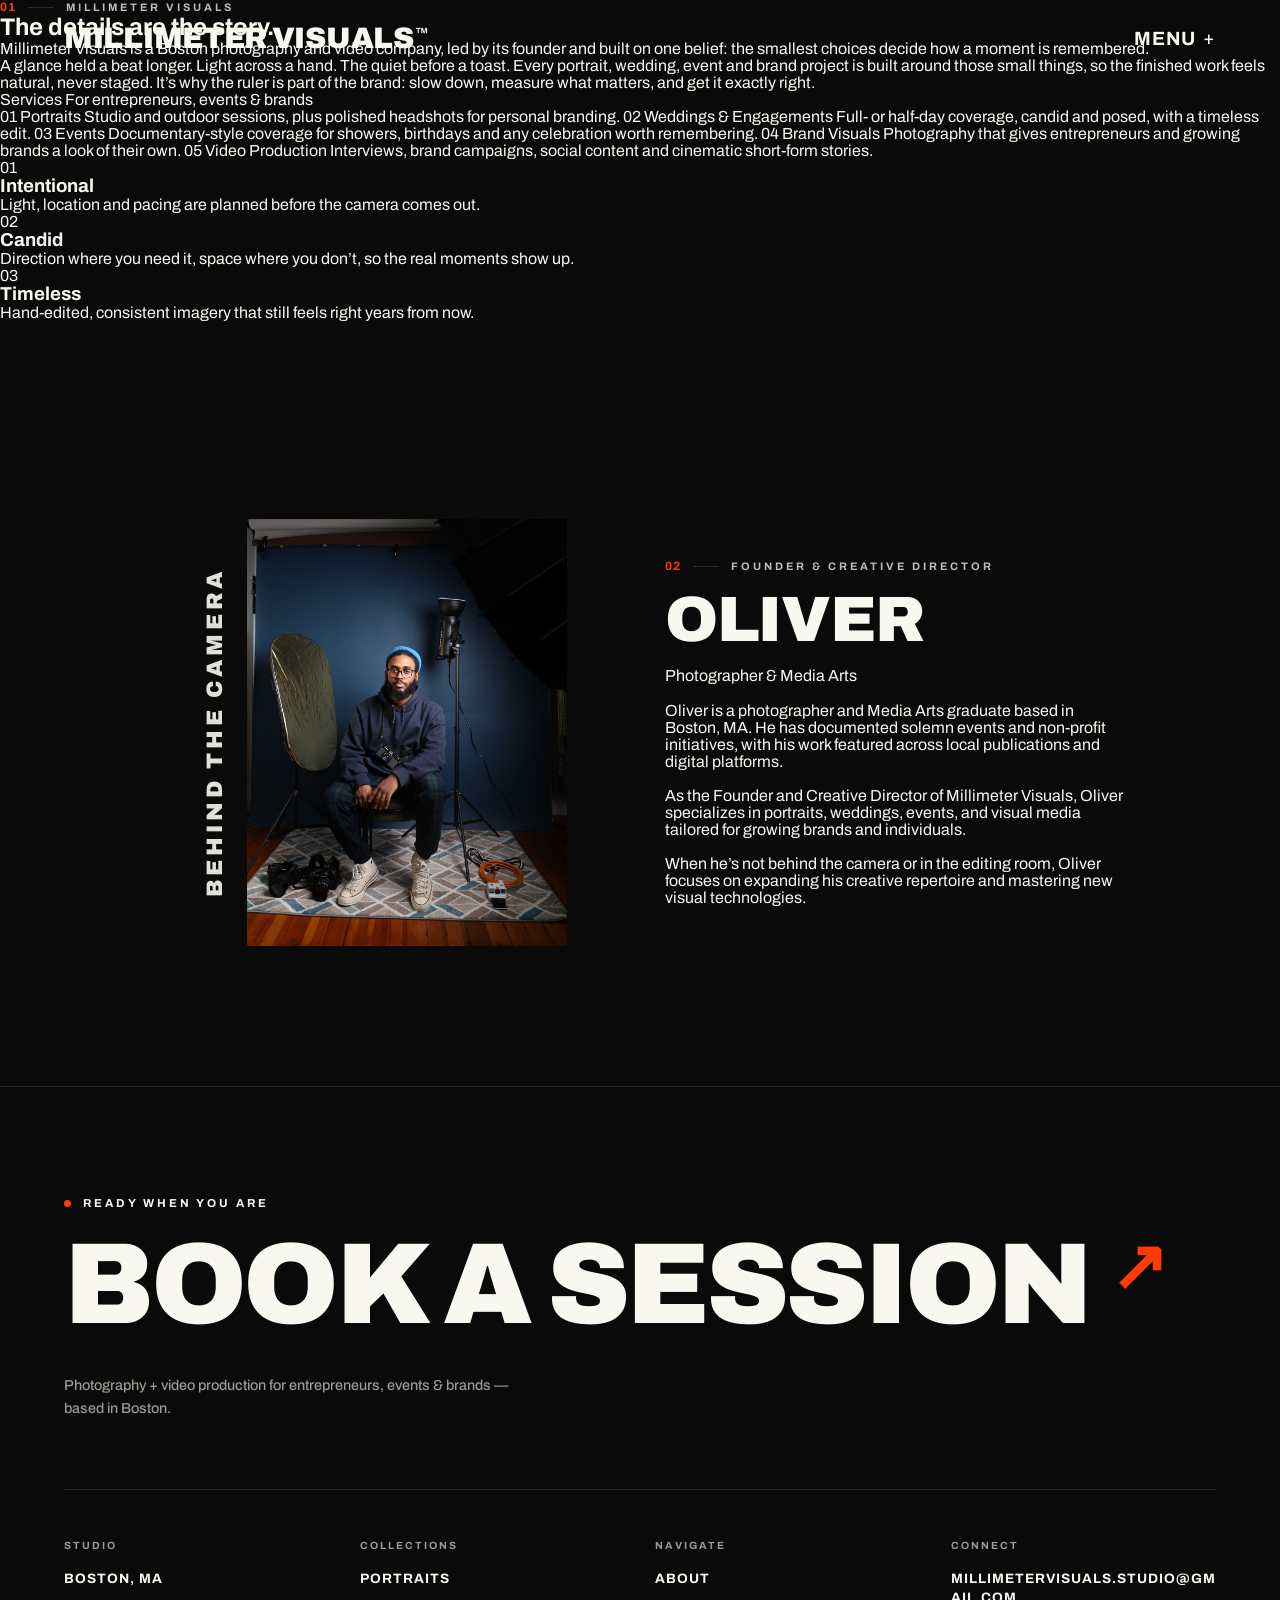
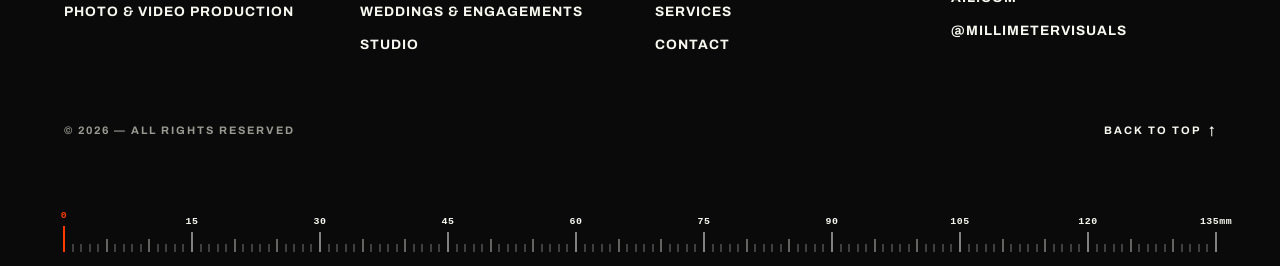
==== Aboutme.html @ edc2e485 "Update Aboutme.html" ====
<!DOCTYPE html>
<html lang="en">

<head>
  <meta charset="UTF-8">
  <meta name="viewport" content="width=device-width, initial-scale=1.0">
  <title>About | Millimeter Visuals</title>

 <!-- Datos estructurados para el nombre oficial en Google -->
  <script type="application/ld+json">
{
  "@context": "https://schema.org",
  "@type": "ProfessionalService",
  "name": "Millimeter Visuals",
  "alternateName": ["MillimeterVisuals"],
  "url": "https://millimetervisuals.com/",
  "logo": "https://millimetervisuals.com/img/IMG_11.png",
  "email": "millimetervisuals.studio@gmail.com",
  "sameAs": [
    "https://www.instagram.com/millimetervisuals"
  ],
  "address": {
    "@type": "PostalAddress",
    "addressLocality": "Boston",
    "addressRegion": "MA",
    "addressCountry": "US"
  }
}
</script>
  
 <!-- FAVICON -->
<link rel="icon" type="image/png" href="/img/IMG_11.png" sizes="32x32">
<link rel="icon" type="image/png" href="/img/IMG_11.png" sizes="192x192">
<link rel="apple-touch-icon" href="/img/IMG_11.png">
  
  <!-- STYLES -->
  <link rel="stylesheet" href="css/aboutme.css">

  <!-- FONT AWESOME -->
  <link rel="stylesheet" href="https://cdnjs.cloudflare.com/ajax/libs/font-awesome/6.5.0/css/all.min.css">

  <!-- GOOGLE FONTS -->
  <link rel="preconnect" href="https://fonts.googleapis.com">
  <link rel="preconnect" href="https://fonts.gstatic.com" crossorigin>
  <link href="https://fonts.googleapis.com/css2?family=Archivo:wght@400;500;600;700;900&display=swap" rel="stylesheet">
</head>

<body>

  <!-- NAV -->
  <header class="nav" id="siteNav">
    <a href="index.html" class="logo">MILLIMETER VISUALS<sup>™</sup></a>
    <button class="menu-btn" id="menuBtn" aria-expanded="false">MENU <span class="menu-plus">+</span></button>
  </header>

  <!-- FULLSCREEN MENU -->
  <div class="fullscreen-menu" id="fullscreenMenu">
    <div class="menu-inner">
      <nav class="fullscreen-nav">
        <a href="aboutme.html"><span class="menu-num">01</span>ABOUT</a>
        <a href="Services.html"><span class="menu-num">02</span>SERVICES</a>
        <a href="contact.html"><span class="menu-num">03</span>CONTACT</a>
      </nav>
    </div>

    <!-- Fila de contacto -->
    <div class="menu-foot">
      <span class="menu-foot-item">Boston, MA</span>
      <a href="mailto:millimetervisuals.studio@gmail.com" class="menu-foot-item menu-foot-link">millimetervisuals.studio@gmail.com</a>
      <a href="https://www.instagram.com/millimetervisuals" target="_blank" rel="noopener" class="menu-foot-item menu-foot-link">@millimetervisuals</a>
    </div>

    <!-- Regla 0–135 mm -->
    <div class="mm-scale mm-scale--menu" data-mm-scale aria-hidden="true"></div>
  </div>
  
  <!-- MAIN CONTENT -->
  <main class="about-page">

    <!-- 01 — PRESENTACIÓN DE LA MARCA -->
    <section class="brand-intro" id="brandScreen">

      <span class="about-kicker">
        <span class="kicker-num">01</span>
        <span class="kicker-line"></span>
        <span class="kicker-label">Millimeter Visuals</span>
      </span>

      <h1 class="brand-headline">The details are the story<span class="dot">.</span></h1>

      <p class="brand-lead">
        Millimeter Visuals is a Boston photography and video company, led by its founder and built on one belief: the
        smallest choices decide how a moment is remembered.
      </p>

      <p class="brand-body">
        A glance held a beat longer. Light across a hand. The quiet before a toast. Every portrait, wedding, event and
        brand project is built around those small things, so the finished work feels natural, never staged. It’s why
        the ruler is part of the brand: slow down, measure what matters, and get it exactly right.
      </p>

      <div class="brand-services">
        <div class="brand-services-head">
          <span class="brand-services-title">Services</span>
          <span class="brand-services-for">For entrepreneurs, events &amp; brands</span>
        </div>

        <a href="Services.html" class="brand-service">
          <span class="service-num">01</span>
          <span class="service-name">Portraits</span>
          <span class="service-desc">Studio and outdoor sessions, plus polished headshots for personal branding.</span>
        </a>
        <a href="Services.html" class="brand-service">
          <span class="service-num">02</span>
          <span class="service-name">Weddings &amp; Engagements</span>
          <span class="service-desc">Full- or half-day coverage, candid and posed, with a timeless edit.</span>
        </a>
        <a href="Services.html" class="brand-service">
          <span class="service-num">03</span>
          <span class="service-name">Events</span>
          <span class="service-desc">Documentary-style coverage for showers, birthdays and any celebration worth remembering.</span>
        </a>
        <a href="Services.html" class="brand-service">
          <span class="service-num">04</span>
          <span class="service-name">Brand Visuals</span>
          <span class="service-desc">Photography that gives entrepreneurs and growing brands a look of their own.</span>
        </a>
        <a href="Services.html" class="brand-service">
          <span class="service-num">05</span>
          <span class="service-name">Video Production</span>
          <span class="service-desc">Interviews, brand campaigns, social content and cinematic short-form stories.</span>
        </a>
      </div>

      <div class="brand-pillars">
        <div class="brand-pillar">
          <span class="pillar-num">01</span>
          <h3 class="pillar-title">Intentional</h3>
          <p class="pillar-text">Light, location and pacing are planned before the camera comes out.</p>
        </div>
        <div class="brand-pillar">
          <span class="pillar-num">02</span>
          <h3 class="pillar-title">Candid</h3>
          <p class="pillar-text">Direction where you need it, space where you don’t, so the real moments show up.</p>
        </div>
        <div class="brand-pillar">
          <span class="pillar-num">03</span>
          <h3 class="pillar-title">Timeless</h3>
          <p class="pillar-text">Hand-edited, consistent imagery that still feels right years from now.</p>
        </div>
      </div>

    </section>

    <!-- LÍNEA CENTRAL + 02 — FOUNDER / ABOUT -->
    <div class="about-flow" id="aboutFlow">

      <div class="spine" aria-hidden="true">
        <span class="spine-fill"></span>
        <span class="spine-dot"></span>
        <span class="spine-end"></span>
      </div>

      <section class="founder-section" id="bioScreen">

        <!-- CONTENEDOR DE LA FOTO CON TEXTO VERTICAL A LA IZQUIERDA -->
        <div class="founder-media-wrapper">
          <span class="media-badge-vertical">BEHIND THE CAMERA</span>
          <div class="founder-media">
            <img src="img/IMG_2888.jpg" alt="Oliver — Founder & Creative Director, Millimeter Visuals">
          </div>
        </div>

        <div class="founder-info">
          <span class="about-kicker">
            <span class="kicker-num">02</span>
            <span class="kicker-line"></span>
            <span class="kicker-label">Founder &amp; Creative Director</span>
          </span>

          <h2 class="founder-name">Oliver</h2>
          <span class="founder-role">Photographer &amp; Media Arts</span>

          <p class="founder-bio">
            Oliver is a photographer and Media Arts graduate based in Boston, MA. He has documented solemn events and
            non-profit initiatives, with his work featured across local publications and digital platforms.
            <br><br>

            As the Founder and Creative Director of Millimeter Visuals, Oliver specializes in portraits, weddings,
            events, and visual media tailored for growing brands and individuals.
            <br><br>

            When he’s not behind the camera or in the editing room, Oliver focuses on expanding his creative repertoire
            and mastering new visual technologies.
          </p>

        </div>

      </section>
    </div>
  </main>

  <!-- FOOTER PRINCIPAL DE MARCA -->
  <footer class="site-footer" id="siteFooter">

    <!-- LLAMADA A LA ACCIÓN -->
    <div class="footer-cta">
      <p class="footer-eyebrow"><span class="dot"></span>Ready when you are</p>
      <a href="contact.html" class="footer-cta-link">
        <span>Book a session</span>
        <span class="footer-arrow" aria-hidden="true">↗</span>
      </a>
      <p class="footer-note">Photography + video production for entrepreneurs, events &amp; brands — based in Boston.</p>
    </div>

    <!-- COLUMNAS -->
    <div class="footer-grid">

      <div class="footer-col">
        <span class="footer-col-title">Studio</span>
        <span class="footer-text">Boston, MA</span>
        <span class="footer-text">Photo &amp; Video Production</span>
      </div>

      <div class="footer-col">
        <span class="footer-col-title">Collections</span>
        <a href="index.html#portraitsGallery" class="footer-link">Portraits</a>
        <a href="index.html#weddingGallery" class="footer-link">Weddings &amp; Engagements</a>
        <a href="index.html#studioGallery" class="footer-link">Studio</a>
      </div>

      <div class="footer-col">
        <span class="footer-col-title">Navigate</span>
        <a href="aboutme.html" class="footer-link">About</a>
        <a href="Services.html" class="footer-link">Services</a>
        <a href="contact.html" class="footer-link">Contact</a>
      </div>

      <div class="footer-col">
        <span class="footer-col-title">Connect</span>
        <a href="mailto:millimetervisuals.studio@gmail.com" class="footer-link">millimetervisuals.studio@gmail.com</a>
        <a href="https://www.instagram.com/millimetervisuals" target="_blank" rel="noopener" class="footer-link">@millimetervisuals</a>
      </div>

    </div>

    <!-- FILA LEGAL -->
    <div class="footer-bottom">
      <span>© 2026 — All rights reserved</span>
      <a href="#" class="footer-top-link">Back to top <span aria-hidden="true">↑</span></a>
    </div>

    <!-- Regla 0–135 mm (la misma del home) -->
    <div class="mm-scale" data-mm-scale aria-hidden="true"></div>

  </footer>

  <!-- JS SCRIPTS -->
  <script>
    window.addEventListener("load", () => {
      document.body.classList.add("loaded");
    });

    // Transición de enlaces
    document.querySelectorAll("a").forEach(link => {
      link.addEventListener("click", function (e) {
        const href = this.getAttribute("href");
        if (href && !href.startsWith("#") && !href.startsWith("http") && !href.startsWith("mailto:") && !href.startsWith("tel:")) {
          e.preventDefault();
          document.body.classList.remove("loaded");
          setTimeout(() => { window.location = href; }, 400);
        }
      });
    });

    // REGLA 0–135 mm (menú + footer)
    document.querySelectorAll("[data-mm-scale]").forEach((el) => {
      const MAX = 135;
      const track = document.createElement("div");
      track.className = "mm-scale-track";
      for (let i = 0; i <= MAX; i++) {
        const tick = document.createElement("span");
        tick.className = "mm-tick";
        tick.style.left = (i / MAX * 100) + "%";
        if (i === 0) tick.classList.add("is-zero");
        else if (i % 15 === 0) tick.classList.add("is-major");
        else if (i % 5 === 0) tick.classList.add("is-mid");
        if (i % 15 === 0) {
          const num = document.createElement("span");
          num.className = "mm-num";
          num.textContent = i === MAX ? i + "mm" : i;
          tick.appendChild(num);
        }
        track.appendChild(tick);
      }
      el.appendChild(track);
    });

    // NAV: transparente arriba; se oscurece al hacer scroll
    const siteNav = document.getElementById("siteNav");
    if (siteNav) {
      const updateNavState = () => {
        siteNav.classList.toggle("is-scrolled", window.scrollY > 40);
      };
      updateNavState();
      window.addEventListener("scroll", updateNavState, { passive: true });
    }

    // MENÚ pantalla completa
    const menuBtn = document.getElementById("menuBtn");
    const fullscreenMenu = document.getElementById("fullscreenMenu");

    function isMenuOpen() {
      return !!fullscreenMenu && fullscreenMenu.classList.contains("active");
    }

    // Abre/cierra el menú y bloquea el scroll de la página mientras está abierto
    function setMenu(open) {
      if (!menuBtn || !fullscreenMenu) return;
      fullscreenMenu.classList.toggle("active", open);
      menuBtn.querySelector(".menu-plus").textContent = open ? "×" : "+";
      menuBtn.setAttribute("aria-expanded", open ? "true" : "false");
      document.body.style.overflow = open ? "hidden" : "";
    }

    if (menuBtn && fullscreenMenu) {
      menuBtn.addEventListener("click", () => setMenu(!isMenuOpen()));
    }

    document.addEventListener("keydown", (e) => {
      if (e.key === "Escape" && isMenuOpen()) setMenu(false);
    });

    // LÍNEA CENTRAL: se dibuja a medida que se baja hacia la bio
    const aboutFlow = document.getElementById("aboutFlow");
    const spine = aboutFlow ? aboutFlow.querySelector(".spine") : null;

    if (aboutFlow && spine) {
      const reduceMotion = window.matchMedia("(prefers-reduced-motion: reduce)").matches;
      let ticking = false;

      const updateSpine = () => {
        ticking = false;
        if (reduceMotion) {
          spine.style.setProperty("--spine", 1);
          return;
        }
        const rect = aboutFlow.getBoundingClientRect();
        const vh = window.innerHeight;
        const progress = (vh * 0.7 - rect.top) / (rect.height - 60);
        spine.style.setProperty("--spine", Math.min(1, Math.max(0, progress)).toFixed(3));
      };

      const requestSpine = () => {
        if (!ticking) {
          ticking = true;
          requestAnimationFrame(updateSpine);
        }
      };

      window.addEventListener("scroll", requestSpine, { passive: true });
      window.addEventListener("resize", requestSpine);
      updateSpine();
    }
  </script>
</body>

</html>
---- css/aboutme.css ----
/* =========================================================
   MILLIMETER VISUALS — ABOUT PAGE
========================================================= */

:root {
  --black: #0a0a0a;
  --white: #f8f8f1;
  --grey: #9a9a93;
  --accent: #ff3b00;
  --line: rgba(248, 248, 241, 0.14);
  --line-strong: rgba(248, 248, 241, 0.22);
  --ease: cubic-bezier(0.65, 0, 0.35, 1);
  --ease-out: cubic-bezier(0.16, 1, 0.3, 1);
  --nav-height: 78px;
  --nav-height-mobile: 64px;
}

*,
*::before,
*::after {
  margin: 0;
  padding: 0;
  box-sizing: border-box;
}

html {
  scroll-behavior: smooth;
  width: 100%;
  background: var(--black);
}

body {
  width: 100%;
  min-height: 100%;
  overflow-x: hidden;
  font-family: "Archivo", sans-serif;
  background: var(--black);
  color: var(--white);
  opacity: 0;
  transition: opacity 0.6s ease;
  -webkit-font-smoothing: antialiased;
}

body.loaded {
  opacity: 1;
}

a {
  color: inherit;
  text-decoration: none;
}

button {
  background: none;
  border: none;
  cursor: pointer;
  font-family: inherit;
  color: inherit;
}

::selection {
  background: var(--white);
  color: var(--black);
}

:focus-visible {
  outline: 2px solid var(--white);
  outline-offset: 3px;
}

/* =========================================================
   NAV — fijo y siempre visible; se oscurece al hacer scroll
   (igual que el home)
========================================================= */
.nav {
  position: fixed;
  top: 0;
  left: 0;
  width: 100%;
  height: var(--nav-height);
  display: flex;
  align-items: center;
  justify-content: space-between;
  padding: 0 5%;
  z-index: 1500;
  background: transparent;
  border-bottom: 1px solid transparent;
  transition: background 0.4s ease, border-color 0.4s ease, backdrop-filter 0.4s ease;
}

.nav.is-scrolled {
  background: rgba(10, 10, 10, 0.72);
  -webkit-backdrop-filter: blur(14px);
  backdrop-filter: blur(14px);
  border-bottom-color: var(--line);
}

.logo {
  font-family: "Archivo", sans-serif;
  font-weight: 900;
  font-size: clamp(1.2rem, 2.4vw, 1.85rem);
  line-height: 1;
  letter-spacing: -0.01em;
  text-transform: uppercase;
  color: var(--white);
}

.logo sup {
  font-size: 0.45em;
  vertical-align: top;
  position: relative;
  top: 0.08em;
  margin-left: 1px;
  line-height: 1.2;
  font-weight: 700;
}

.menu-btn {
  display: flex;
  align-items: center;
  gap: 7px;
  font-weight: 700;
  font-size: 1.2rem;
  line-height: 1;
  letter-spacing: 1px;
  text-transform: uppercase;
  color: var(--white);
  transition: opacity 0.25s ease;
}

.menu-btn:hover {
  opacity: 0.6;
}

.menu-plus {
  display: inline-block;
  font-size: 1.15rem;
  font-weight: 500;
  line-height: 1;
  transition: transform 0.3s var(--ease);
}

.menu-btn:hover .menu-plus {
  transform: rotate(90deg);
}

/* =========================================================
   REGLA 0–135 mm (compartida: menú + footer)
   Se genera con JS en cualquier [data-mm-scale]
========================================================= */
.mm-scale {
  position: relative;
  width: 100%;
  height: 46px;
  flex-shrink: 0;
  pointer-events: none;
}

.mm-scale-track {
  position: absolute;
  left: 5%;
  right: 5%;
  top: 0;
  bottom: 0;
}

.mm-tick {
  position: absolute;
  bottom: 0;
  width: 1px;
  height: 8px;
  background: rgba(248, 248, 241, 0.45);
  transform: translateX(-0.5px);
}

.mm-tick.is-mid {
  height: 13px;
  background: rgba(248, 248, 241, 0.75);
}

.mm-tick.is-major {
  height: 20px;
  background: var(--white);
}

.mm-tick.is-zero {
  width: 2px;
  height: 26px;
  background: var(--accent);
  transform: translateX(-1px);
}

.mm-num {
  position: absolute;
  bottom: calc(100% + 5px);
  left: 50%;
  transform: translateX(-50%);
  font-family: monospace;
  font-size: 0.62rem;
  font-weight: 600;
  letter-spacing: 0.5px;
  color: var(--white);
  white-space: nowrap;
}

.mm-tick.is-zero .mm-num {
  color: var(--accent);
  font-weight: 800;
}

/* =========================================================
   FULLSCREEN MENU
========================================================= */
.fullscreen-menu {
  position: fixed;
  inset: 0;
  width: 100%;
  height: 100vh;
  height: 100svh;
  background: var(--black);
  color: var(--white);
  z-index: 1400;
  display: flex;
  align-items: center;
  justify-content: center;
  opacity: 0;
  visibility: hidden;
  pointer-events: none;
  transition: opacity 0.45s var(--ease), visibility 0.45s var(--ease);
  overflow: hidden;
}

.fullscreen-menu.active {
  opacity: 1;
  visibility: visible;
  pointer-events: auto;
}

.menu-inner {
  width: 100%;
  display: flex;
  justify-content: center;
}

.fullscreen-nav {
  display: flex;
  flex-direction: column;
  align-items: center;
  gap: 14px;
  text-align: center;
}

.fullscreen-nav a {
  position: relative;
  display: inline-block;
  font-weight: 900;
  font-size: clamp(2.4rem, 6vw, 5.5rem);
  line-height: 0.9;
  letter-spacing: -0.03em;
  text-transform: uppercase;
  opacity: 0;
  transform: translateY(20px);
  transition: opacity 0.5s var(--ease), transform 0.5s var(--ease), color 0.3s ease;
}

.fullscreen-menu.active .fullscreen-nav a {
  opacity: 1;
  transform: translateY(0);
}

.fullscreen-menu.active .fullscreen-nav a:nth-child(1) {
  transition-delay: 0.08s;
}

.fullscreen-menu.active .fullscreen-nav a:nth-child(2) {
  transition-delay: 0.16s;
}

.fullscreen-menu.active .fullscreen-nav a:nth-child(3) {
  transition-delay: 0.24s;
}

/* Número naranja colgando a la izquierda de cada opción */
.menu-num {
  position: absolute;
  right: 100%;
  top: 0.45rem;
  margin-right: 14px;
  font-size: 0.8rem;
  font-weight: 700;
  letter-spacing: 1px;
  line-height: 1;
  color: var(--accent);
}

/* Al pasar el mouse, las demás opciones se atenúan */
.fullscreen-menu.active .fullscreen-nav:hover a {
  opacity: 0.25;
  transition-delay: 0s;
}

.fullscreen-menu.active .fullscreen-nav a:hover {
  opacity: 1;
  color: var(--white);
  transition-delay: 0s;
}

/* Fila de contacto + regla dentro del menú */
.menu-foot {
  position: absolute;
  left: 5%;
  right: 5%;
  bottom: 74px;
  display: flex;
  align-items: center;
  justify-content: space-between;
  flex-wrap: wrap;
  gap: 10px 24px;
  font-size: 0.72rem;
  font-weight: 700;
  letter-spacing: 2px;
  text-transform: uppercase;
  color: var(--white);
  opacity: 0;
  transform: translateY(10px);
  transition: opacity 0.6s var(--ease), transform 0.6s var(--ease);
}

.fullscreen-menu.active .menu-foot {
  opacity: 1;
  transform: translateY(0);
  transition-delay: 0.35s;
}

.menu-foot-link {
  transition: color 0.3s ease;
}

.menu-foot-link:hover {
  color: var(--accent);
}

.fullscreen-menu .mm-scale--menu {
  position: absolute;
  left: 0;
  right: 0;
  bottom: 0;
  opacity: 0;
  transition: opacity 0.6s var(--ease);
}

.fullscreen-menu.active .mm-scale--menu {
  opacity: 1;
  transition-delay: 0.45s;
}

/* =========================================================
   KICKER — mismo componente "01 — Colección" del home
========================================================= */
.about-kicker {
  display: flex;
  align-items: center;
  gap: 12px;
}

.kicker-num {
  font-family: "Archivo", sans-serif;
  font-weight: 700;
  font-size: 0.75rem;
  letter-spacing: 1px;
  color: var(--accent);
}

.kicker-line {
  width: 26px;
  height: 1px;
  background: var(--line);
}

.kicker-label {
  font-size: 0.68rem;
  font-weight: 700;
  letter-spacing: 3px;
  text-transform: uppercase;
  color: var(--white);
  opacity: 0.75;
}

/* =========================================================
   01 — HERO / MISSION (Centrado)
========================================================= */

.about-hero {
  position: relative;
  width: 100%;
  min-height: 100vh;
  min-height: 100svh;
  display: flex;
  flex-direction: column;
  align-items: center;
  justify-content: center;
  text-align: center;
  gap: 28px;
  padding: calc(var(--nav-height) + 40px) 5% 60px;
  background: var(--black);
}

.about-headline {
  width: min(950px, 100%);
  font-weight: 900;
  font-size: clamp(2.4rem, 6.2vw, 5.6rem);
  line-height: 0.94;
  letter-spacing: -0.03em;
  text-transform: uppercase;
  color: var(--white);
}

/* =========================================================
   02 — FOUNDER / ABOUT (Centrado y Texto Vertical)
========================================================= */

.founder-section {
  width: 100%;
  min-height: 85vh;
  display: grid;
  grid-template-columns: 1fr 1fr;
  align-items: center;
  justify-items: center;
  gap: 50px;
  max-width: 1100px;
  margin: 0 auto;
  padding: calc(var(--nav-height) + 80px) 5% 100px;
  background: var(--black);
}

@media (max-width: 900px) {
  .founder-section {
    padding-top: calc(var(--nav-height-mobile) + 60px);
    grid-template-columns: 1fr;
    justify-items: center;
    gap: 40px;
  }
}

/* CONTENEDOR CON TEXTO VERTICAL A LA IZQUIERDA */
.founder-media-wrapper {
  display: flex;
  align-items: center;
  gap: 20px;
}

/* TEXTO GRANDE VERTICAL EN EL LADO IZQUIERDO */
.media-badge-vertical {
  font-family: "Archivo", sans-serif;
  font-size: clamp(1rem, 2vw, 1.4rem);
  font-weight: 900;
  letter-spacing: 4px;
  color: var(--white);
  text-transform: uppercase;
  writing-mode: vertical-rl;
  transform: rotate(180deg);
  white-space: nowrap;
  opacity: 0.9;
}

/* FOTO VERTICAL CONTROLADA */
.founder-media {
  width: 100%;
  max-width: 320px;
  aspect-ratio: 3 / 4;
  overflow: hidden;
  border-radius: 2px;
}

.founder-media img {
  width: 100%;
  height: 100%;
  object-fit: cover;
  display: block;
}

/* INFORMACIÓN DEL FUNDADOR */
.founder-info {
  display: flex;
  flex-direction: column;
  align-items: flex-start;
  text-align: left;
  gap: 18px;
}

.founder-name {
  font-weight: 900;
  font-size: clamp(2.8rem, 5vw, 4.5rem);
  line-height: 0.9;
  letter-spacing: -0.02em;
  text-transform: uppercase;
  color: var(--white);
}

/* RESPONSIVE */
@media (max-width: 900px) {
  .founder-section {
    grid-template-columns: 1fr;
    justify-items: center;
    gap: 40px;
  }

  .founder-info {
    align-items: center;
    text-align: center;
  }

  .founder-tags {
    justify-content: center;
  }

  .footer-grid {
    grid-template-columns: repeat(2, 1fr);
  }
}

@media (max-width: 500px) {
  .founder-media-wrapper {
    flex-direction: column-reverse;
    gap: 15px;
  }

  .media-badge-vertical {
    writing-mode: horizontal-tb;
    transform: none;
    font-size: 0.9rem;
    letter-spacing: 3px;
  }
}

/* =========================================================
   SITE FOOTER (igual que el home)
========================================================= */

.site-footer {
  position: relative;
  z-index: 1;
  width: 100%;
  background: var(--black);
  color: var(--white);
  padding: 110px 0 0;
  display: flex;
  flex-direction: column;
  gap: 70px;
  padding-bottom: 14px;
  overflow: hidden;
  border-top: 1px solid var(--line);
  font-family: "Archivo", sans-serif;
}

/* ---- CTA GRANDE ---- */
.footer-cta {
  padding: 0 5%;
  display: flex;
  flex-direction: column;
  align-items: flex-start;
  gap: 24px;
}

.footer-eyebrow {
  display: flex;
  align-items: center;
  gap: 12px;
  font-size: 0.72rem;
  font-weight: 700;
  letter-spacing: 3px;
  text-transform: uppercase;
  color: var(--white);
}

.footer-eyebrow .dot {
  width: 7px;
  height: 7px;
  border-radius: 50%;
  background: var(--accent);
}

.footer-cta-link {
  position: relative;
  display: inline-flex;
  align-items: flex-start;
  gap: 0.18em;
  font-weight: 900;
  font-size: clamp(2.6rem, 9vw, 8rem);
  line-height: 0.9;
  letter-spacing: -0.03em;
  text-transform: uppercase;
  color: var(--white);
  padding-bottom: 0.12em;
}

.footer-cta-link::after {
  content: "";
  position: absolute;
  left: 0;
  bottom: 0;
  width: 100%;
  height: 2px;
  background: var(--accent);
  transform: scaleX(0);
  transform-origin: left;
  transition: transform 0.6s var(--ease-out);
}

.footer-cta-link:hover::after {
  transform: scaleX(1);
}

.footer-arrow {
  display: inline-block;
  font-size: 0.6em;
  line-height: 1;
  color: var(--accent);
  transition: transform 0.4s var(--ease-out);
}

.footer-cta-link:hover .footer-arrow {
  transform: translate(6px, -6px);
}

.footer-note {
  max-width: 480px;
  font-size: 0.9rem;
  font-weight: 500;
  line-height: 1.55;
  color: var(--grey);
}

/* ---- COLUMNAS ---- */
.footer-grid {
  display: grid;
  grid-template-columns: repeat(4, 1fr);
  gap: 40px 30px;
  margin: 0 5%;
  padding-top: 50px;
  border-top: 1px solid var(--line);
}

.footer-col {
  display: flex;
  flex-direction: column;
  gap: 14px;
  align-items: flex-start;
}

.footer-col-title {
  font-size: 0.65rem;
  font-weight: 700;
  letter-spacing: 2px;
  text-transform: uppercase;
  color: var(--grey);
  margin-bottom: 4px;
}

.footer-text,
.footer-link {
  font-size: 0.85rem;
  font-weight: 700;
  letter-spacing: 1px;
  line-height: 1.4;
  text-transform: uppercase;
  color: var(--white);
  overflow-wrap: anywhere;
}

.footer-link {
  transition: color 0.3s ease;
}

.footer-link:hover,
.footer-link:active {
  color: var(--accent);
}

/* ---- FILA LEGAL ---- */
.footer-bottom {
  display: flex;
  align-items: center;
  justify-content: space-between;
  gap: 16px;
  padding: 0 5%;
  font-size: 0.68rem;
  font-weight: 700;
  letter-spacing: 2px;
  text-transform: uppercase;
  color: var(--grey);
}

.footer-top-link {
  display: inline-flex;
  align-items: center;
  gap: 8px;
  color: var(--white);
  transition: color 0.3s ease;
}

.footer-top-link:hover {
  color: var(--accent);
}

/* =========================================================
   RESPONSIVE MOBILE
========================================================= */
@media (max-width: 600px) {
  .nav {
    height: var(--nav-height-mobile);
    padding: 0 5%;
  }

  .logo {
    font-size: 1.05rem;
  }

  .menu-btn {
    font-size: 0.95rem;
    gap: 4px;
  }

  .menu-plus {
    font-size: 0.9rem;
  }

  .mm-scale-track {
    left: 6%;
    right: 6%;
  }

  .menu-foot {
    left: 6%;
    right: 6%;
    bottom: 66px;
    flex-direction: column;
    align-items: flex-start;
    gap: 8px;
    font-size: 0.66rem;
  }

  .menu-num {
    top: 0.3rem;
    margin-right: 10px;
    font-size: 0.7rem;
  }

  .site-footer {
    padding: 70px 0 0;
    gap: 50px;
  }

  .footer-grid {
    grid-template-columns: repeat(2, 1fr);
    margin: 0 6%;
  }

  .footer-cta,
  .footer-bottom {
    padding-left: 6%;
    padding-right: 6%;
  }

  .footer-bottom {
    flex-direction: column;
    align-items: flex-start;
  }
}

@media (prefers-reduced-motion: reduce) {

  *,
  *::before,
  *::after {
    animation-duration: 0.001ms !important;
    transition-duration: 0.001ms !important;
  }
}
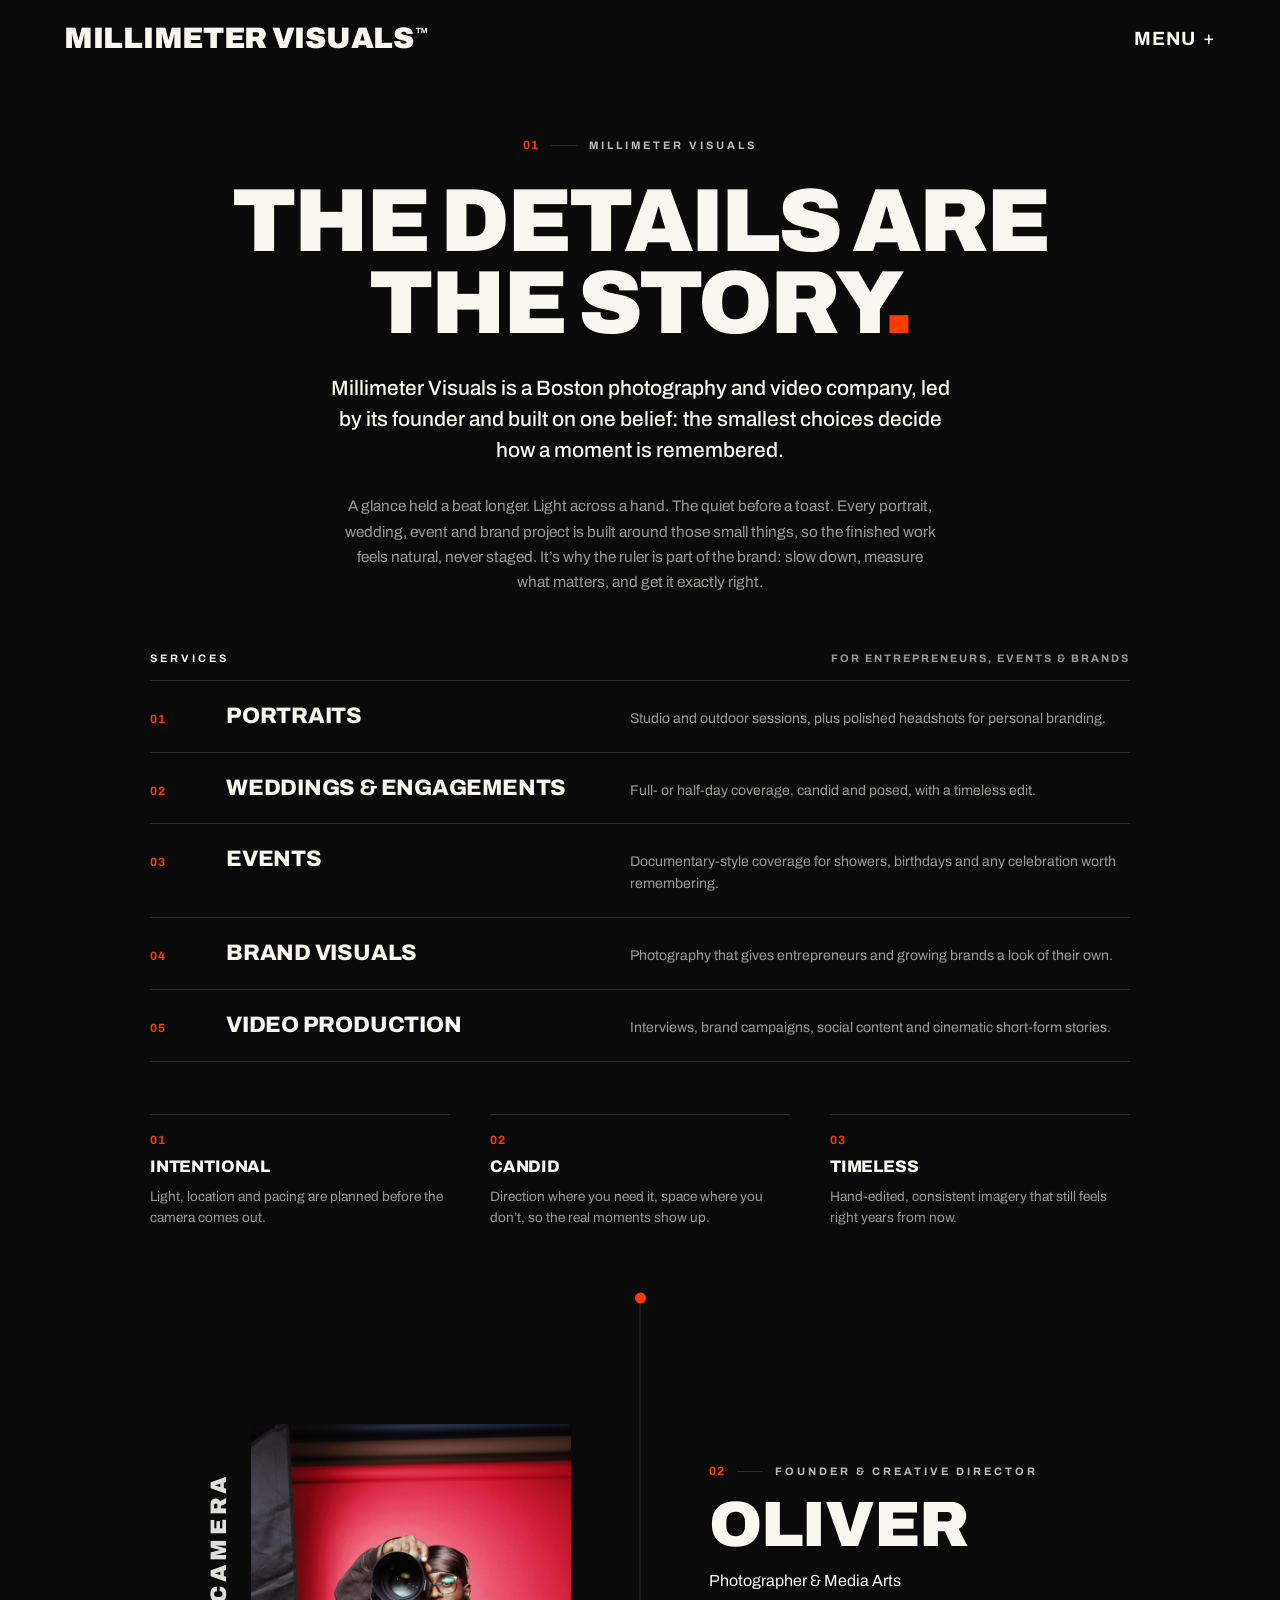
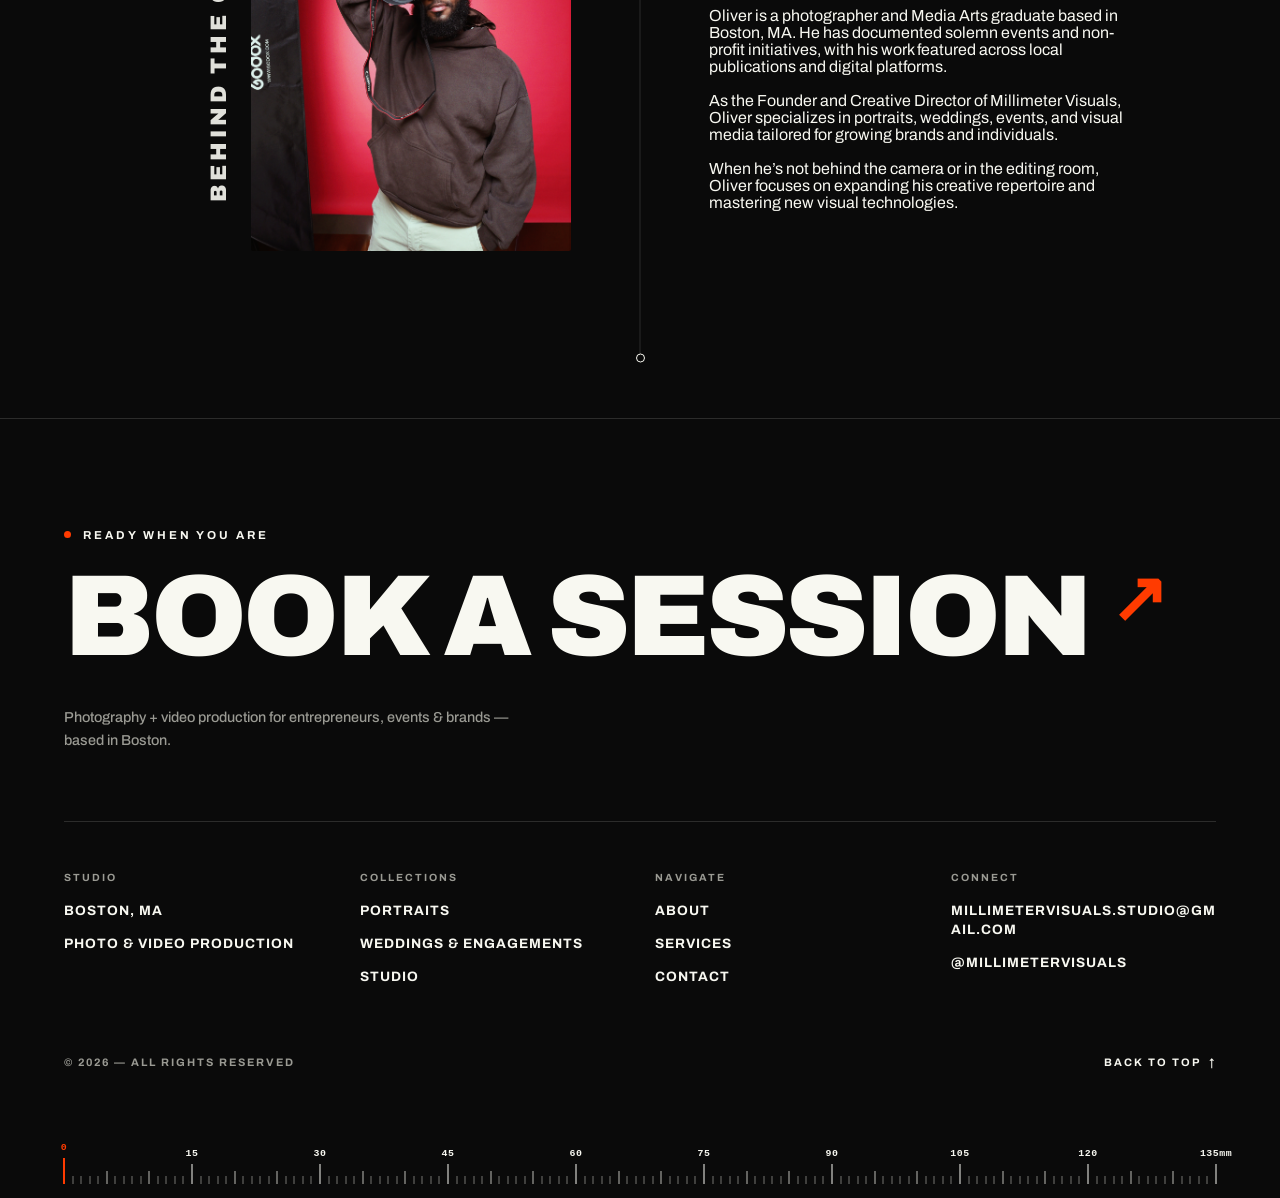
==== commit fef49e99: "Fix HTML structure and formatting issues" ====
--- a/Aboutme.html
+++ b/Aboutme.html
@@ -167,7 +167,7 @@
         <div class="founder-media-wrapper">
           <span class="media-badge-vertical">BEHIND THE CAMERA</span>
           <div class="founder-media">
-            <img src="img/IMG_2888.jpg" alt="Oliver — Founder & Creative Director, Millimeter Visuals">
+            <img src="img/IMG_5248.jpg" alt="Oliver — Founder & Creative Director, Millimeter Visuals">
           </div>
         </div>
 
--- a/css/aboutme.css
+++ b/css/aboutme.css
@@ -387,10 +387,10 @@
 }
 
 /* =========================================================
-   01 — HERO / MISSION (Centrado)
+   01 — PRESENTACIÓN DE LA MARCA
 ========================================================= */
 
-.about-hero {
+.brand-intro {
   position: relative;
   width: 100%;
   min-height: 100vh;
@@ -401,18 +401,200 @@
   justify-content: center;
   text-align: center;
   gap: 28px;
-  padding: calc(var(--nav-height) + 40px) 5% 60px;
+  padding: calc(var(--nav-height) + 60px) 5% 70px;
   background: var(--black);
 }
 
-.about-headline {
-  width: min(950px, 100%);
+.brand-headline {
+  width: min(1000px, 100%);
   font-weight: 900;
-  font-size: clamp(2.4rem, 6.2vw, 5.6rem);
-  line-height: 0.94;
-  letter-spacing: -0.03em;
-  text-transform: uppercase;
-  color: var(--white);
+  font-size: clamp(2.6rem, 7vw, 6.4rem);
+  line-height: 0.92;
+  letter-spacing: -0.035em;
+  text-transform: uppercase;
+  color: var(--white);
+}
+
+.brand-headline .dot {
+  color: var(--accent);
+}
+
+.brand-lead {
+  max-width: 640px;
+  font-size: clamp(1.05rem, 1.7vw, 1.3rem);
+  font-weight: 500;
+  line-height: 1.5;
+  color: var(--white);
+}
+
+.brand-body {
+  max-width: 600px;
+  font-size: clamp(0.9rem, 1.2vw, 1rem);
+  line-height: 1.65;
+  color: var(--grey);
+}
+
+.brand-pillars {
+  width: min(980px, 100%);
+  margin-top: 24px;
+  display: grid;
+  grid-template-columns: repeat(3, 1fr);
+  gap: 40px;
+  text-align: left;
+}
+
+.brand-pillar {
+  display: flex;
+  flex-direction: column;
+  gap: 10px;
+  padding-top: 18px;
+  border-top: 1px solid var(--line);
+}
+
+.pillar-num {
+  font-size: 0.75rem;
+  font-weight: 700;
+  letter-spacing: 1px;
+  color: var(--accent);
+}
+
+.pillar-title {
+  font-weight: 800;
+  font-size: 1.05rem;
+  letter-spacing: -0.01em;
+  text-transform: uppercase;
+}
+
+.pillar-text {
+  font-size: 0.85rem;
+  line-height: 1.55;
+  color: var(--grey);
+}
+
+/* ---- QUÉ HACEMOS (lista de servicios dentro de la presentación) ---- */
+
+.brand-services {
+  width: min(980px, 100%);
+  margin-top: 28px;
+  display: flex;
+  flex-direction: column;
+  text-align: left;
+}
+
+.brand-services-head {
+  display: flex;
+  align-items: baseline;
+  justify-content: space-between;
+  gap: 16px;
+  padding-bottom: 16px;
+}
+
+.brand-services-title {
+  font-size: 0.68rem;
+  font-weight: 700;
+  letter-spacing: 3px;
+  text-transform: uppercase;
+  color: var(--white);
+}
+
+.brand-services-for {
+  font-size: 0.68rem;
+  font-weight: 700;
+  letter-spacing: 2px;
+  text-transform: uppercase;
+  color: var(--grey);
+  text-align: right;
+}
+
+.brand-service {
+  display: grid;
+  grid-template-columns: 56px minmax(0, 1fr) minmax(0, 1.3fr);
+  align-items: baseline;
+  gap: 20px;
+  padding: 22px 0;
+  border-top: 1px solid var(--line);
+}
+
+.brand-service:last-of-type {
+  border-bottom: 1px solid var(--line);
+}
+
+.service-num {
+  font-size: 0.75rem;
+  font-weight: 700;
+  letter-spacing: 1px;
+  color: var(--accent);
+}
+
+.service-name {
+  font-weight: 800;
+  font-size: clamp(1.05rem, 1.8vw, 1.4rem);
+  letter-spacing: -0.01em;
+  text-transform: uppercase;
+  transition: color 0.3s ease;
+}
+
+.service-desc {
+  font-size: 0.88rem;
+  line-height: 1.55;
+  color: var(--grey);
+}
+
+.brand-service:hover .service-name {
+  color: var(--accent);
+}
+
+/* =========================================================
+   LÍNEA VERTICAL CENTRAL — une la marca con la bio
+   Nace en un punto naranja (el "0" de la regla) y se dibuja
+   a medida que se hace scroll.
+========================================================= */
+
+.about-flow {
+  position: relative;
+}
+
+.spine {
+  position: absolute;
+  top: 0;
+  bottom: 60px;
+  left: 50%;
+  width: 1px;
+  transform: translateX(-0.5px);
+  background: var(--line);
+  z-index: 1;
+  pointer-events: none;
+}
+
+.spine-fill {
+  position: absolute;
+  inset: 0;
+  background: var(--white);
+  transform-origin: top;
+  transform: scaleY(var(--spine, 0));
+}
+
+.spine-dot {
+  position: absolute;
+  top: 0;
+  left: 50%;
+  width: 11px;
+  height: 11px;
+  border-radius: 50%;
+  background: var(--accent);
+  transform: translate(-50%, -50%);
+}
+
+.spine-end {
+  position: absolute;
+  bottom: 0;
+  left: 50%;
+  width: 9px;
+  height: 9px;
+  border-radius: 50%;
+  border: 1px solid var(--white);
+  background: var(--black);
+  transform: translate(-50%, 50%);
 }
 
 /* =========================================================
@@ -421,7 +603,7 @@
 
 .founder-section {
   width: 100%;
-  min-height: 85vh;
+  min-height: 80vh;
   display: grid;
   grid-template-columns: 1fr 1fr;
   align-items: center;
@@ -429,17 +611,8 @@
   gap: 50px;
   max-width: 1100px;
   margin: 0 auto;
-  padding: calc(var(--nav-height) + 80px) 5% 100px;
-  background: var(--black);
-}
-
-@media (max-width: 900px) {
-  .founder-section {
-    padding-top: calc(var(--nav-height-mobile) + 60px);
-    grid-template-columns: 1fr;
-    justify-items: center;
-    gap: 40px;
-  }
+  padding: 80px 5% 120px;
+  background: transparent;
 }
 
 /* CONTENEDOR CON TEXTO VERTICAL A LA IZQUIERDA */
@@ -447,6 +620,8 @@
   display: flex;
   align-items: center;
   gap: 20px;
+  justify-self: end;
+  margin-right: 44px;
 }
 
 /* TEXTO GRANDE VERTICAL EN EL LADO IZQUIERDO */
@@ -486,6 +661,9 @@
   align-items: flex-start;
   text-align: left;
   gap: 18px;
+  justify-self: start;
+  margin-left: 44px;
+  max-width: 460px;
 }
 
 .founder-name {
@@ -501,17 +679,47 @@
 @media (max-width: 900px) {
   .founder-section {
     grid-template-columns: 1fr;
-    justify-items: center;
+    justify-items: start;
     gap: 40px;
+    padding: 50px 6% 90px 64px;
+  }
+
+  .founder-media-wrapper {
+    justify-self: start;
+    margin-right: 0;
   }
 
   .founder-info {
-    align-items: center;
-    text-align: center;
-  }
-
-  .founder-tags {
-    justify-content: center;
+    justify-self: start;
+    margin-left: 0;
+    max-width: 100%;
+  }
+
+  .spine {
+    left: 28px;
+  }
+
+  .brand-pillars {
+    grid-template-columns: 1fr;
+    gap: 28px;
+  }
+
+  .brand-service {
+    grid-template-columns: 40px minmax(0, 1fr);
+    gap: 6px 12px;
+  }
+
+  .service-desc {
+    grid-column: 2;
+  }
+
+  .brand-services-head {
+    flex-direction: column;
+    gap: 6px;
+  }
+
+  .brand-services-for {
+    text-align: left;
   }
 
   .footer-grid {
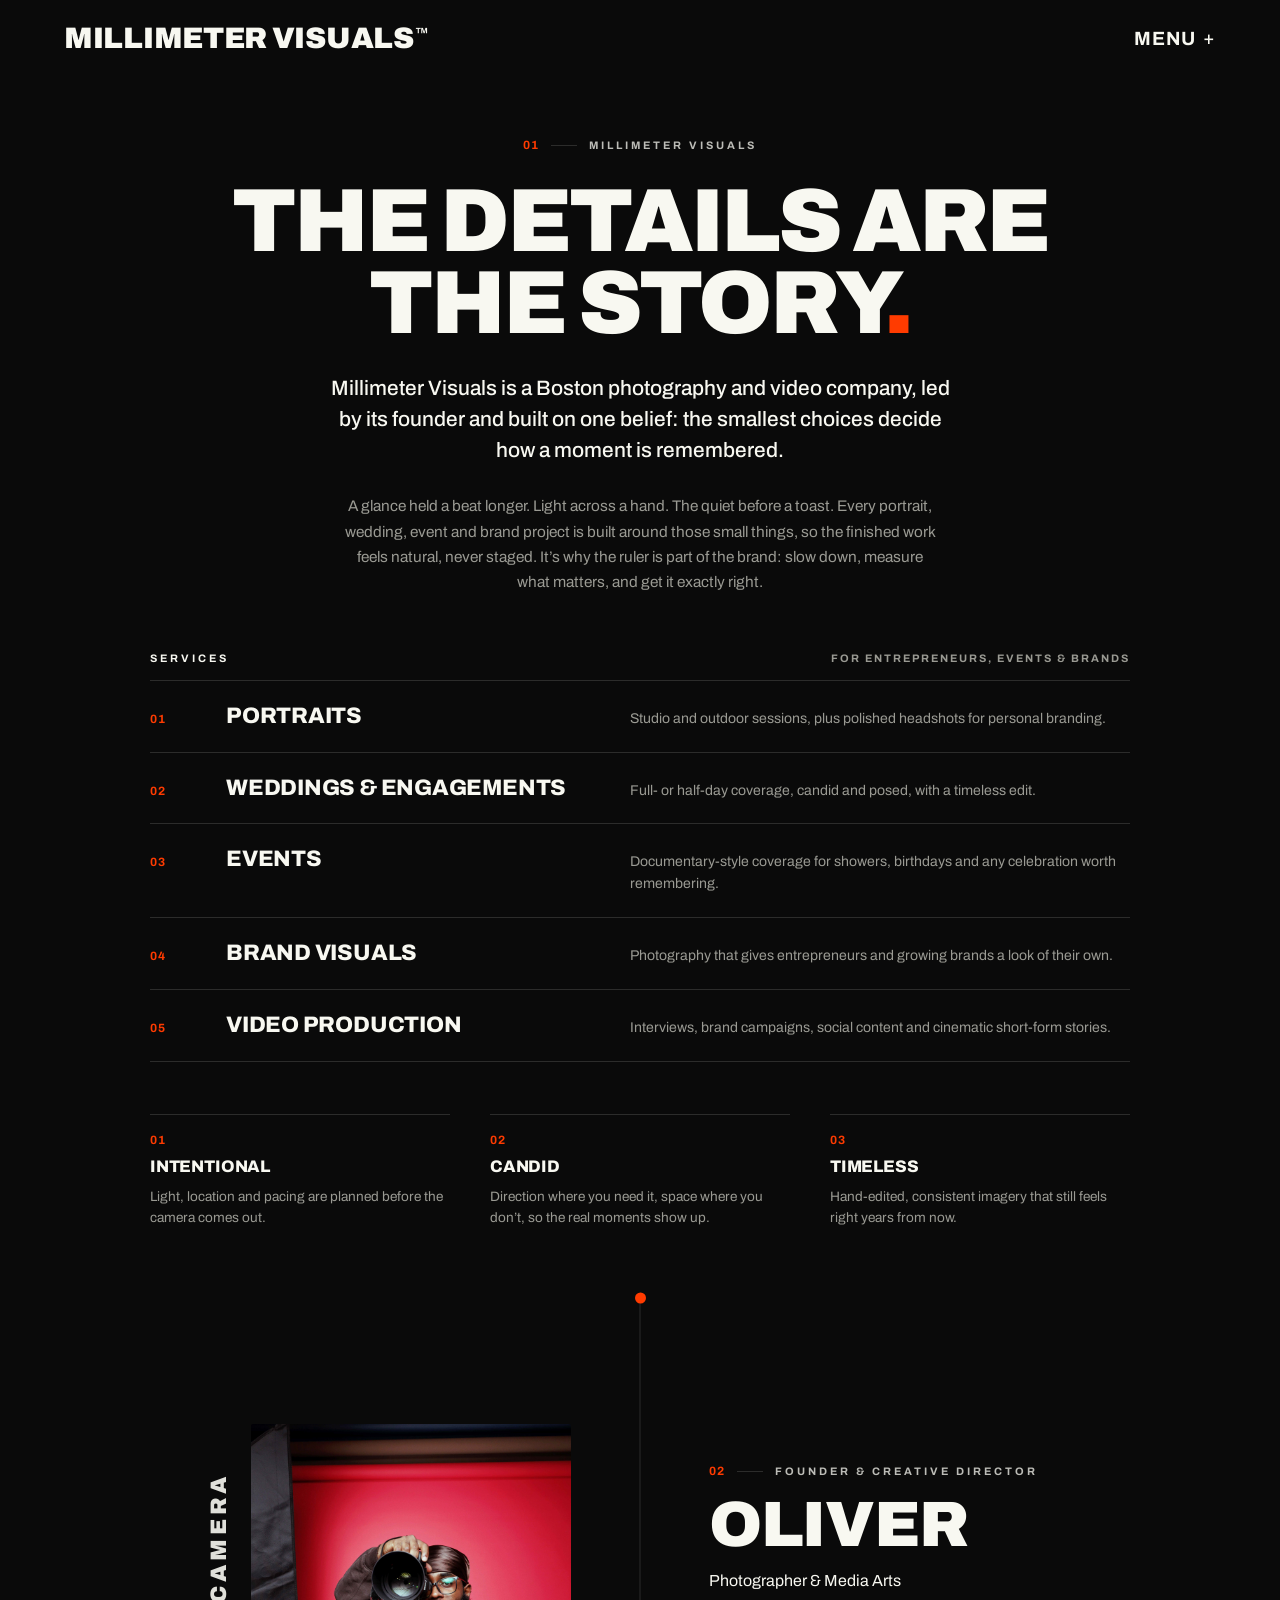
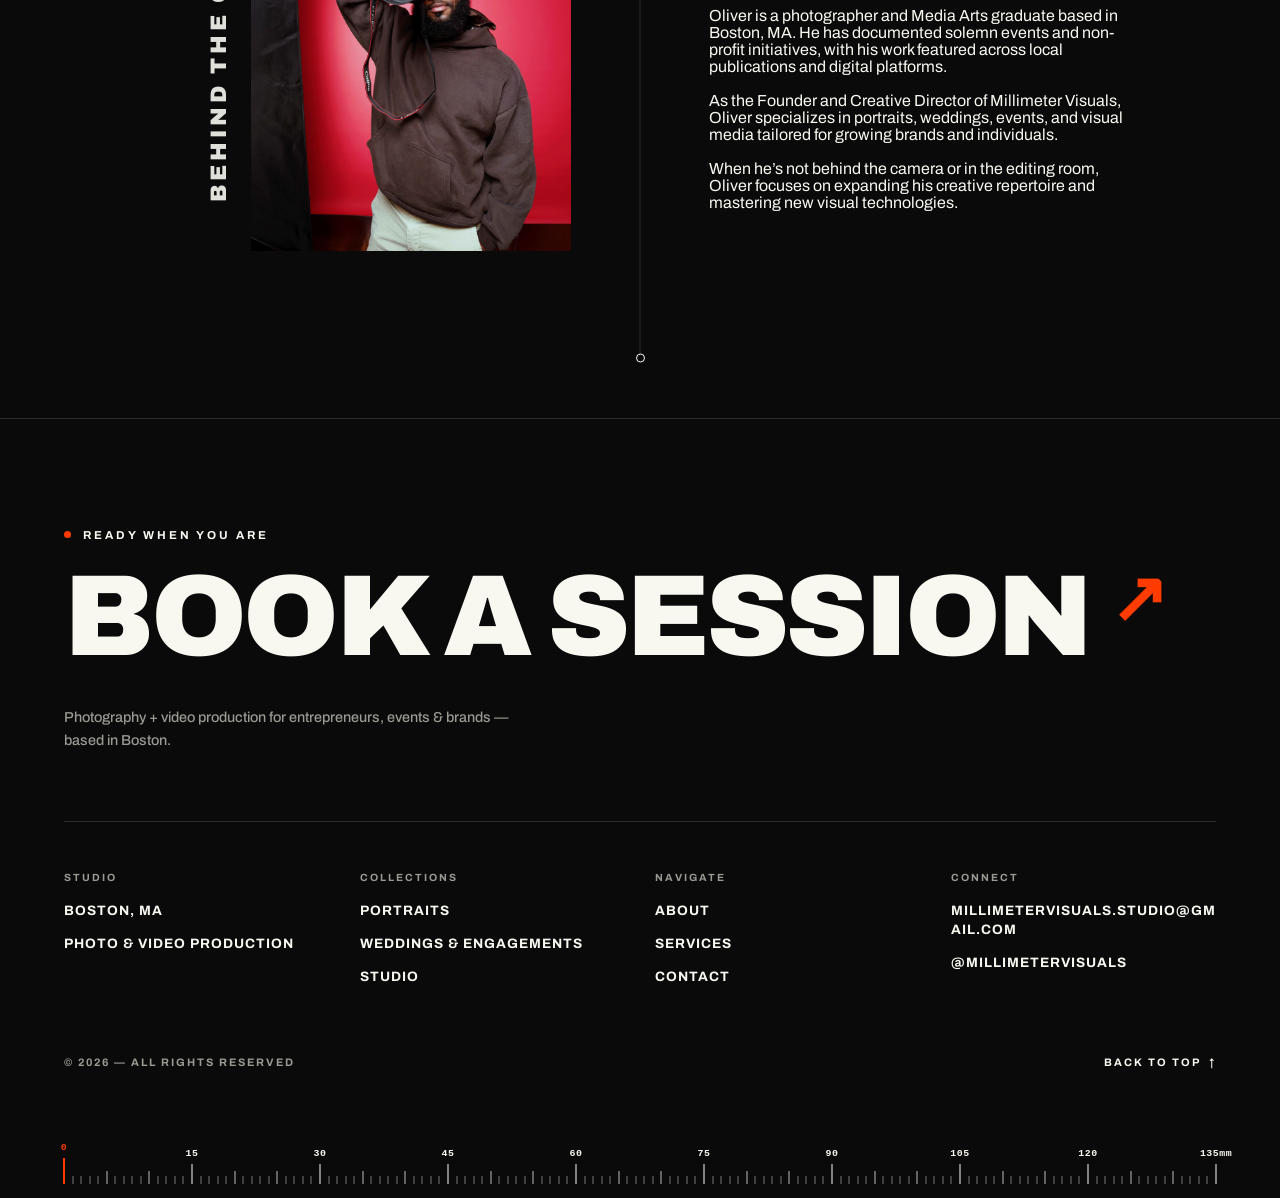
==== commit 5b9d259a: "Update Aboutme.html" ====
--- a/Aboutme.html
+++ b/Aboutme.html
@@ -29,9 +29,10 @@
 </script>
   
  <!-- FAVICON -->
-<link rel="icon" type="image/png" href="/img/IMG_11.png" sizes="32x32">
-<link rel="icon" type="image/png" href="/img/IMG_11.png" sizes="192x192">
-<link rel="apple-touch-icon" href="/img/IMG_11.png">
+    <link rel="icon" type="image/png" href="/img/favicon-32.png" sizes="32x32">
+    <link rel="icon" type="image/png" href="/img/favicon-48.png" sizes="48x48">
+    <link rel="icon" type="image/png" href="/img/favicon-192.png" sizes="192x192">
+    <link rel="apple-touch-icon" href="/img/apple-touch-icon.png">
   
   <!-- STYLES -->
   <link rel="stylesheet" href="css/aboutme.css">
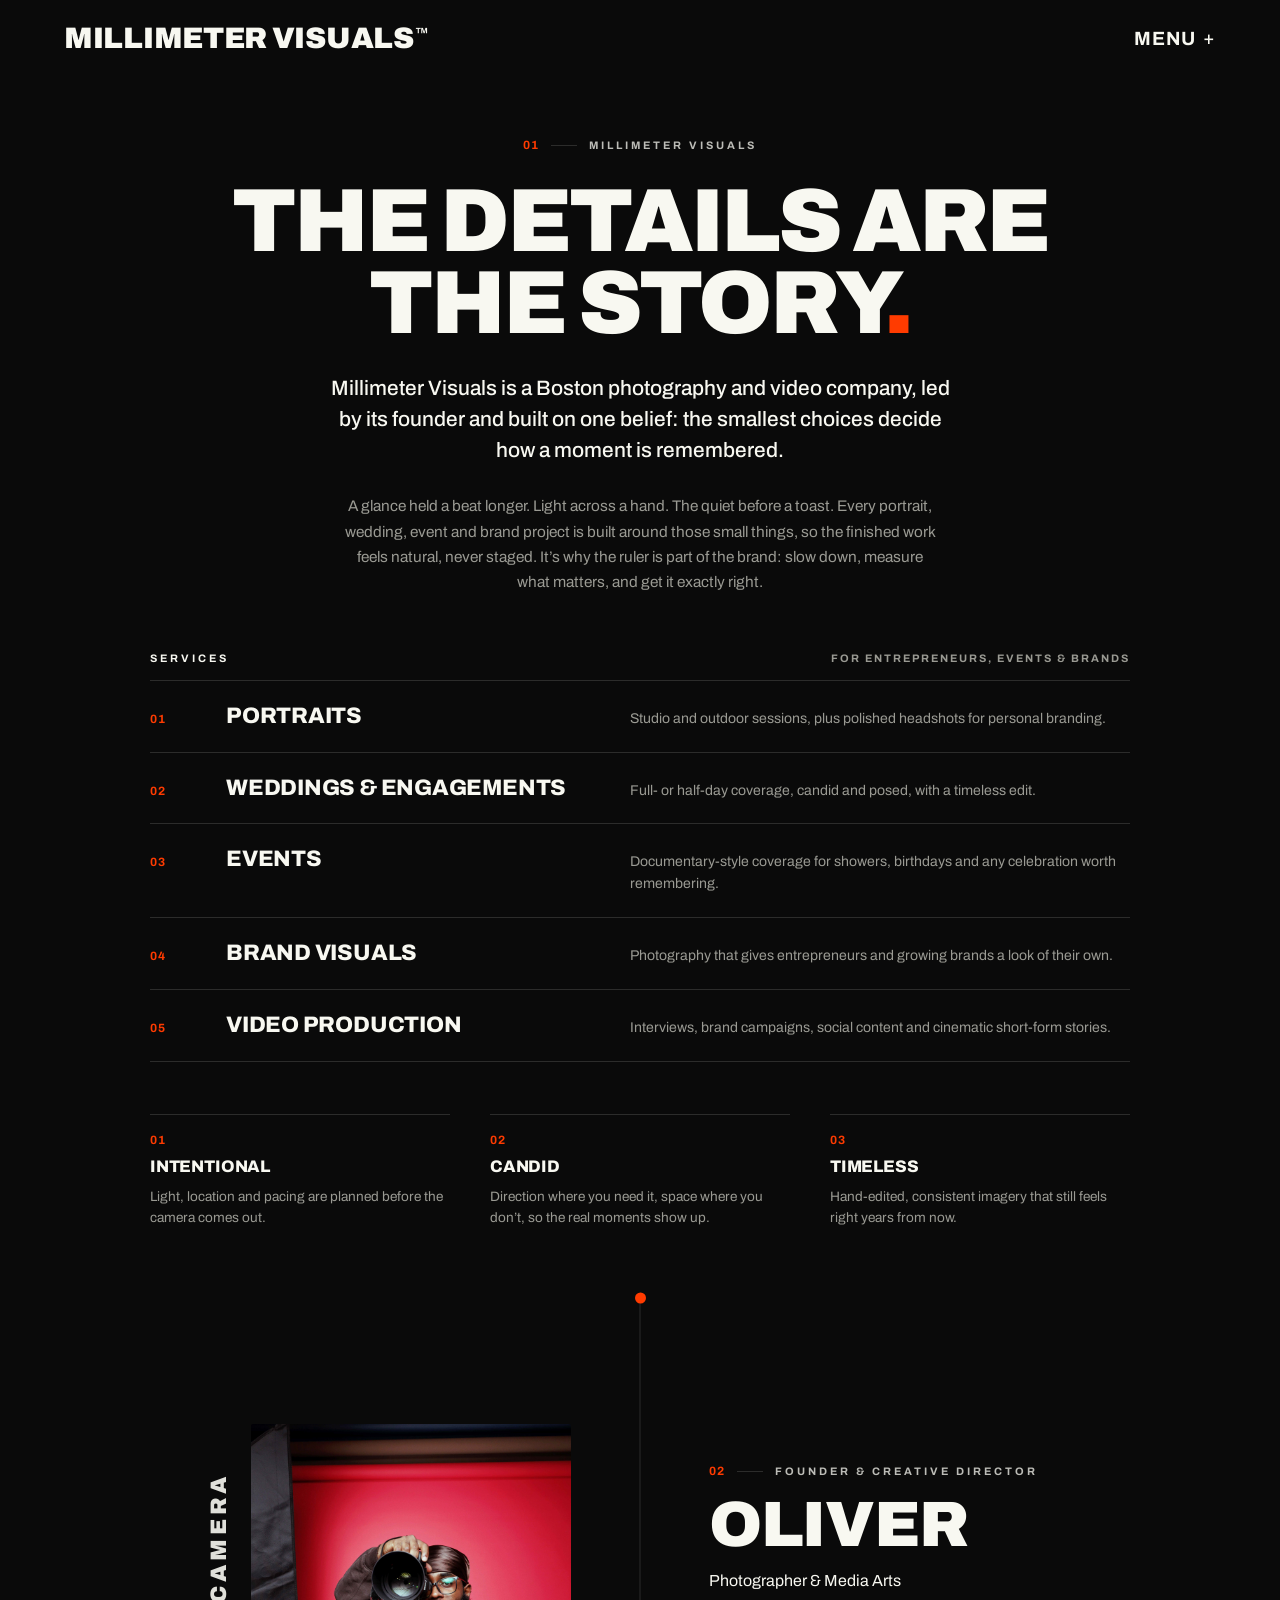
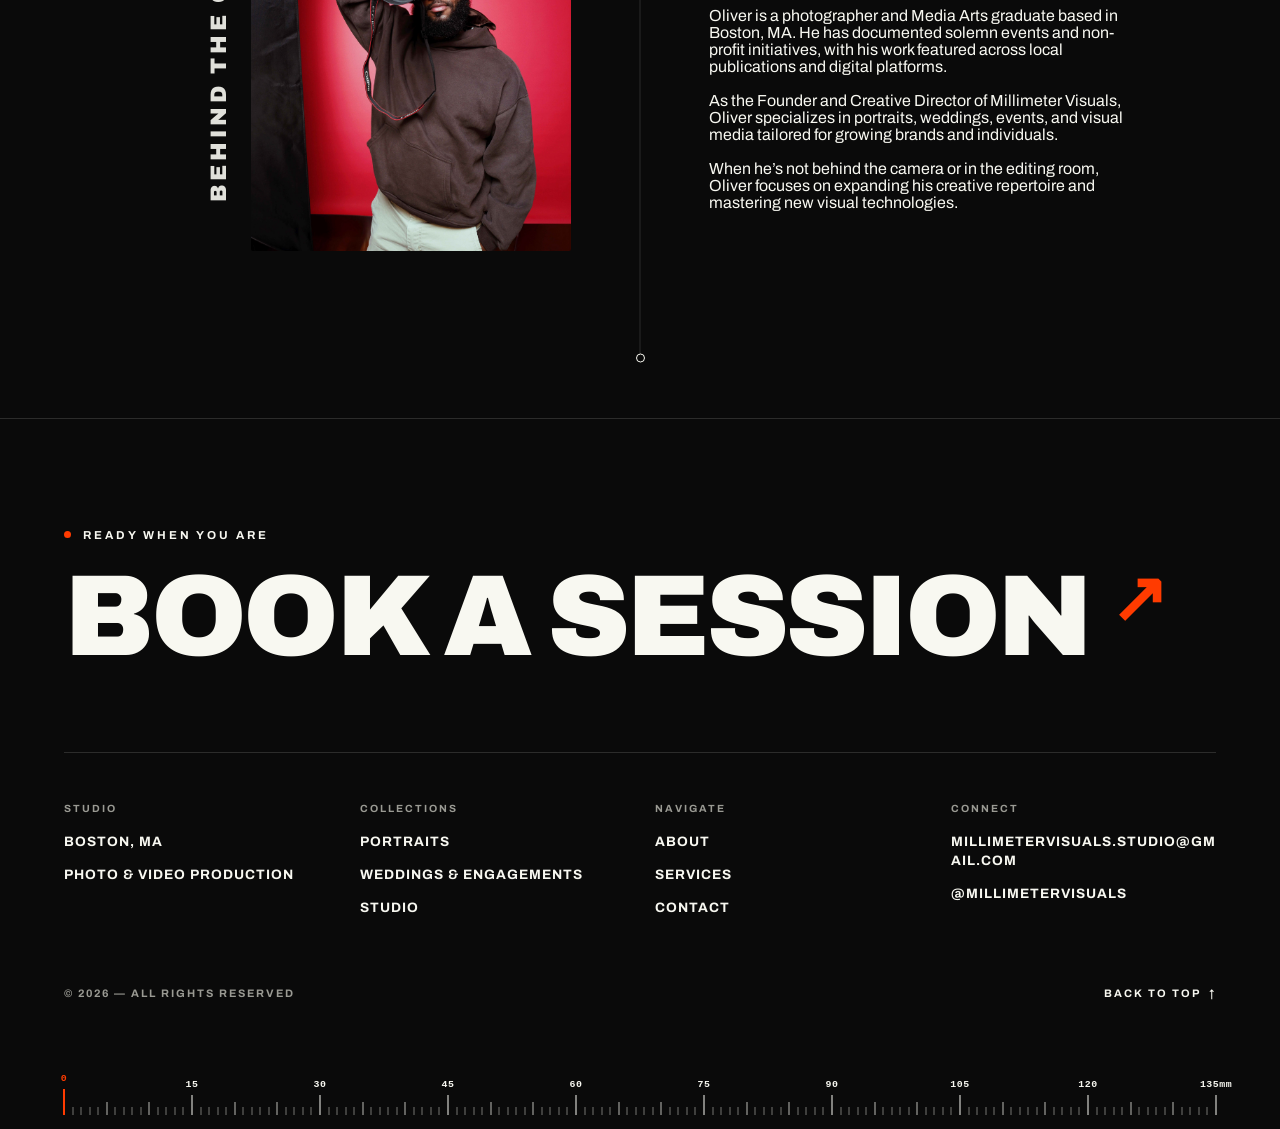
==== commit 164423a7: "Update Aboutme.html" ====
--- a/Aboutme.html
+++ b/Aboutme.html
@@ -6,25 +6,62 @@
   <meta name="viewport" content="width=device-width, initial-scale=1.0">
   <title>About | Millimeter Visuals</title>
 
- <!-- Datos estructurados para el nombre oficial en Google -->
-  <script type="application/ld+json">
+<link rel="canonical" href="https://millimetervisuals.com/about.html">
+
+  <script>
+        (function () {
+            try {
+                var nav = performance.getEntriesByType("navigation")[0];
+                var type = nav ? nav.type : "navigate";
+                var fromInside = false;
+                if (document.referrer) {
+                    fromInside = new URL(document.referrer).origin === location.origin;
+                }
+                if (type === "navigate" && !fromInside) {
+                    document.documentElement.classList.add("has-intro");
+                }
+            } catch (e) { }
+        })();
+    </script>
+
+    <script type="application/ld+json">
 {
   "@context": "https://schema.org",
-  "@type": "ProfessionalService",
-  "name": "Millimeter Visuals",
-  "alternateName": ["MillimeterVisuals"],
-  "url": "https://millimetervisuals.com/",
-  "logo": "https://millimetervisuals.com/img/IMG_11.png",
-  "email": "millimetervisuals.studio@gmail.com",
-  "sameAs": [
-    "https://www.instagram.com/millimetervisuals"
-  ],
-  "address": {
-    "@type": "PostalAddress",
-    "addressLocality": "Boston",
-    "addressRegion": "MA",
-    "addressCountry": "US"
-  }
+  "@graph": [
+    {
+      "@type": "WebSite",
+      "@id": "https://millimetervisuals.com/#website",
+      "url": "https://millimetervisuals.com/",
+      "name": "Millimeter Visuals",
+      "alternateName": [
+        "MillimeterVisuals"
+      ],
+      "inLanguage": "en"
+    },
+    {
+      "@type": "ProfessionalService",
+      "@id": "https://millimetervisuals.com/#business",
+      "name": "Millimeter Visuals",
+      "alternateName": [
+        "MillimeterVisuals"
+      ],
+      "url": "https://millimetervisuals.com/",
+      "logo": "https://millimetervisuals.com/img/logo-512.png",
+      "image": "https://millimetervisuals.com/img/logo-512.png",
+      "description": "Boston photography and video production: portraits, weddings, events, brand visuals and corporate headshots.",
+      "email": "millimetervisuals.studio@gmail.com",
+      "areaServed": "Boston, MA",
+      "sameAs": [
+        "https://www.instagram.com/millimetervisuals"
+      ],
+      "address": {
+        "@type": "PostalAddress",
+        "addressLocality": "Boston",
+        "addressRegion": "MA",
+        "addressCountry": "US"
+      }
+    }
+  ]
 }
 </script>
   
@@ -37,6 +74,9 @@
   <!-- STYLES -->
   <link rel="stylesheet" href="css/aboutme.css">
 
+   <!-- JS -->
+    <script src="js/protect.js" defer></script>
+
   <!-- FONT AWESOME -->
   <link rel="stylesheet" href="https://cdnjs.cloudflare.com/ajax/libs/font-awesome/6.5.0/css/all.min.css">
 
@@ -58,7 +98,7 @@
   <div class="fullscreen-menu" id="fullscreenMenu">
     <div class="menu-inner">
       <nav class="fullscreen-nav">
-        <a href="aboutme.html"><span class="menu-num">01</span>ABOUT</a>
+        <a href="Aboutme.html"><span class="menu-num">01</span>ABOUT</a>
         <a href="Services.html"><span class="menu-num">02</span>SERVICES</a>
         <a href="contact.html"><span class="menu-num">03</span>CONTACT</a>
       </nav>
@@ -211,7 +251,6 @@
         <span>Book a session</span>
         <span class="footer-arrow" aria-hidden="true">↗</span>
       </a>
-      <p class="footer-note">Photography + video production for entrepreneurs, events &amp; brands — based in Boston.</p>
     </div>
 
     <!-- COLUMNAS -->
